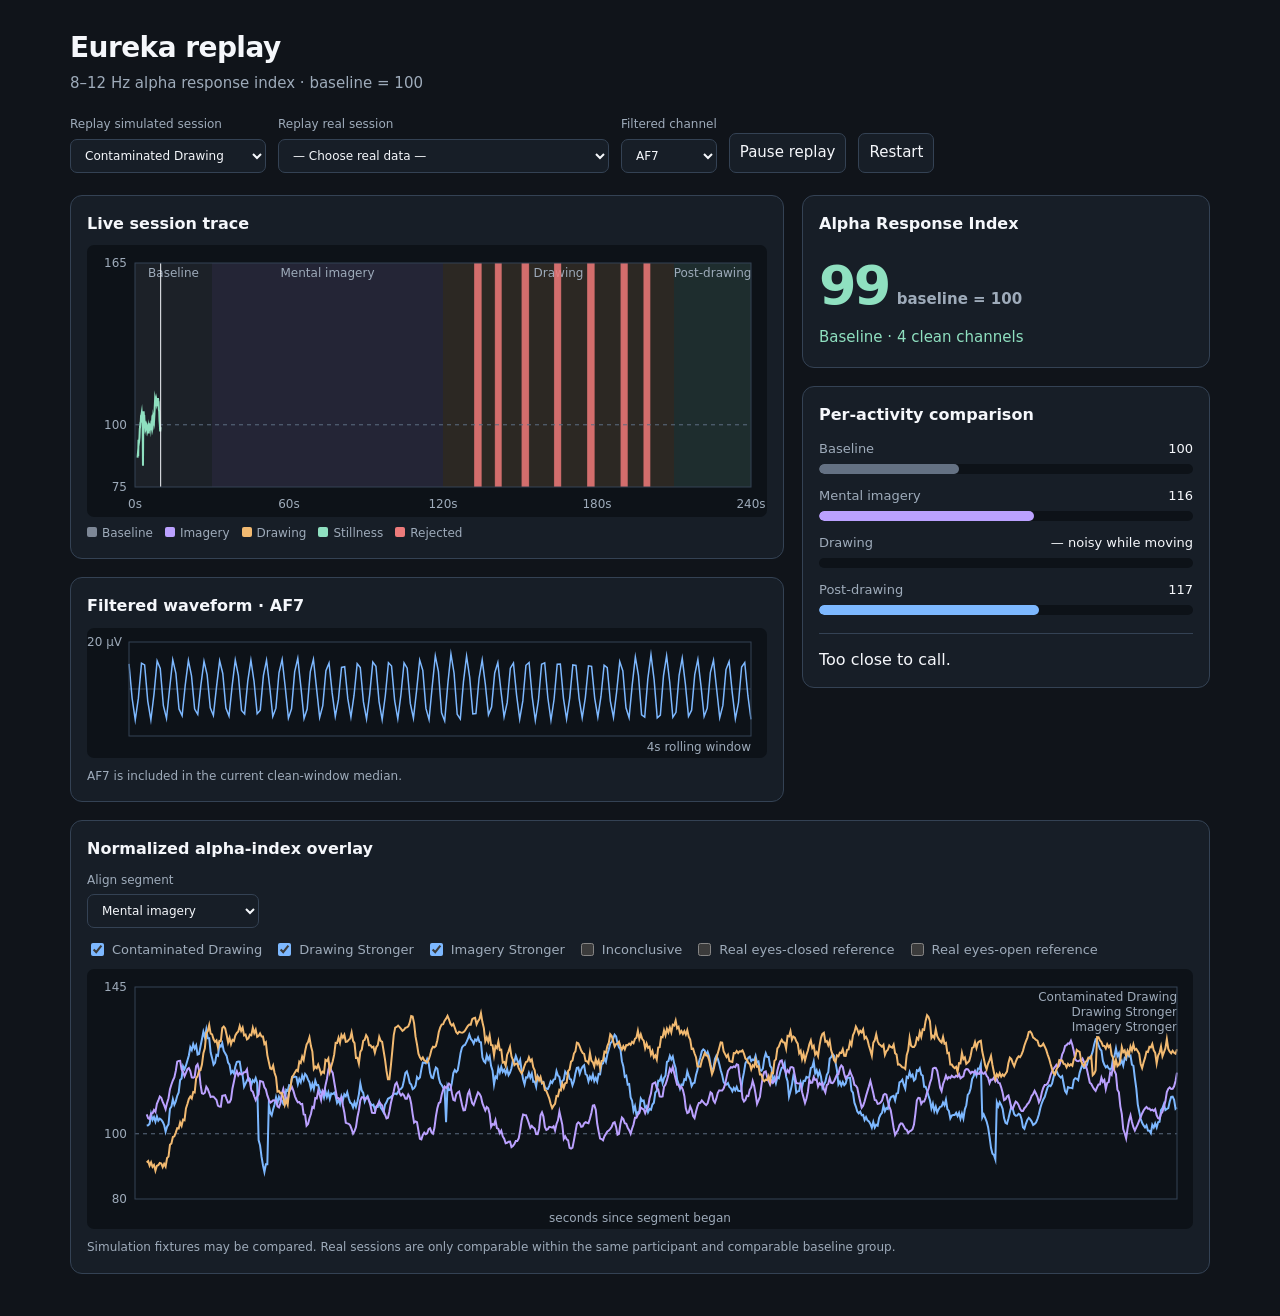
==== visualizations/eureka-replay.html @ b7acdbae "added visualizer" ====
<!doctype html>
<html lang="en">
<head>
  <meta charset="utf-8">
  <meta name="viewport" content="width=device-width, initial-scale=1">
  <title>Eureka Alpha Replay</title>
  <style>
    :root { color-scheme: dark; --bg:#10141a; --panel:#171e27; --line:#344254; --text:#f5f7fb; --muted:#9eabba; --alpha:#8fe0c0; --blue:#7db8ff; --orange:#f2ba71; --purple:#bba1ff; --red:#ed7b7b; --grey:#647183; }
    * { box-sizing:border-box; }
    body { margin:0; background:var(--bg); color:var(--text); font:15px/1.45 ui-sans-serif,system-ui,-apple-system,BlinkMacSystemFont,"Segoe UI",sans-serif; }
    main { max-width:1180px; margin:0 auto; padding:28px 20px 42px; }
    h1,h2,p { margin:0; } h1 { font-size:28px; letter-spacing:-.02em; } h2 { font-size:16px; font-weight:600; }
    .subhead { color:var(--muted); margin-top:4px; }
    .controls { display:flex; gap:12px; flex-wrap:wrap; align-items:end; margin:22px 0; }
    label { color:var(--muted); font-size:12px; display:grid; gap:5px; }
    select,button { background:var(--panel); color:var(--text); border:1px solid var(--line); border-radius:7px; font:inherit; padding:8px 10px; }
    button { cursor:pointer; } button:hover { border-color:var(--blue); }
    .layout { display:grid; grid-template-columns:1.4fr .8fr; gap:18px; align-items:start; }
    .panel { background:var(--panel); border:1px solid var(--line); border-radius:12px; padding:16px; }
    .panel + .panel { margin-top:18px; }
    .metric { margin:12px 0 2px; font-size:54px; font-weight:650; letter-spacing:-.05em; color:var(--alpha); font-variant-numeric:tabular-nums; }
    .metric small { font-size:15px; color:var(--muted); letter-spacing:0; margin-left:8px; }
    .status { min-height:24px; color:var(--muted); } .status.good { color:var(--alpha); } .status.warn { color:var(--orange); }
    canvas { width:100%; display:block; margin-top:10px; border-radius:7px; background:#0d1218; }
    #trace { height:272px; } #waveform { height:130px; } #overlay { height:260px; }
    .legend { display:flex; flex-wrap:wrap; gap:12px; color:var(--muted); font-size:12px; margin-top:8px; }
    .swatch { display:inline-block; width:10px; height:10px; border-radius:2px; margin-right:5px; }
    .compare { display:grid; gap:13px; margin-top:14px; }
    .bar-label { display:flex; justify-content:space-between; gap:10px; color:var(--muted); font-size:13px; }
    .bar-value { color:var(--text); font-variant-numeric:tabular-nums; }
    .bar-track { height:10px; background:#0d1218; border-radius:999px; overflow:hidden; margin-top:5px; }
    .bar-fill { height:100%; border-radius:inherit; background:var(--blue); transition:width .2s linear; }
    .bar-fill.baseline { background:var(--grey); } .bar-fill.imagery { background:var(--purple); } .bar-fill.drawing { background:var(--orange); } .bar-fill.stillness { background:var(--alpha); }
    .reco { border-top:1px solid var(--line); margin-top:18px; padding-top:14px; font-size:16px; }
    .overlay-controls { display:flex; gap:12px; flex-wrap:wrap; align-items:end; margin:12px 0 2px; }
    .checks { display:flex; gap:12px; flex-wrap:wrap; color:var(--muted); font-size:13px; }
    .checks label { display:flex; grid-template-columns:auto auto; align-items:center; gap:5px; font-size:13px; }
    .checks input { accent-color:var(--blue); }
    .meta { color:var(--muted); font-size:12px; margin-top:10px; }
    @media (max-width:820px) { .layout { grid-template-columns:1fr; } .metric { font-size:46px; } }
  </style>
</head>
<body>
  <main>
    <h1>Eureka replay</h1>
    <p class="subhead">8–12 Hz alpha response index · baseline = 100</p>
    <div class="controls">
      <label>Replay simulated session <select id="simulated-session"></select></label>
      <label>Replay real session <select id="real-session"></select></label>
      <label>Filtered channel <select id="channel"></select></label>
      <button id="play" type="button">Pause replay</button>
      <button id="restart" type="button">Restart</button>
    </div>

    <div class="layout">
      <section>
        <div class="panel">
          <h2>Live session trace</h2>
          <canvas id="trace" aria-label="Rolling alpha response index across the replay"></canvas>
          <div class="legend"><span><i class="swatch" style="background:#7d8796"></i>Baseline</span><span><i class="swatch" style="background:#bba1ff"></i>Imagery</span><span><i class="swatch" style="background:#f2ba71"></i>Drawing</span><span><i class="swatch" style="background:#8fe0c0"></i>Stillness</span><span><i class="swatch" style="background:#ed7b7b"></i>Rejected</span></div>
        </div>
        <div class="panel">
          <h2>Filtered waveform · <span id="channel-name">AF7</span></h2>
          <canvas id="waveform" aria-label="Moving filtered alpha waveform"></canvas>
          <p class="meta" id="wave-status"></p>
        </div>
      </section>

      <aside>
        <div class="panel">
          <h2>Alpha Response Index</h2>
          <div class="metric" id="live-index">100<small>baseline = 100</small></div>
          <p class="status" id="live-status" aria-live="polite">Streaming 1-second chunks at 8 UI updates/s.</p>
        </div>
        <div class="panel">
          <h2>Per-activity comparison</h2>
          <div class="compare" id="comparison"></div>
          <p class="reco" id="recommendation" aria-live="polite"></p>
        </div>
      </aside>
    </div>

    <section class="panel" style="margin-top:18px">
      <h2>Normalized alpha-index overlay</h2>
      <div class="overlay-controls">
        <label>Align segment <select id="overlay-segment"><option value="imagery">Mental imagery</option><option value="drawing">Drawing</option><option value="post_drawing_still">Post-drawing stillness</option><option value="baseline">Baseline</option></select></label>
        <div class="checks" id="overlay-checks"></div>
      </div>
      <canvas id="overlay" aria-label="Overlay of selected normalized alpha-index sessions aligned to segment start"></canvas>
      <p class="meta" id="overlay-note">Simulation fixtures may be compared. Real sessions are only comparable within the same participant and eyes-open baseline group.</p>
    </section>
  </main>
  <script src="./eureka-replay-data.js"></script>
  <script>
    (() => {
      const data = window.EUREKA_REPLAY_DATA;
      const names = {baseline:'Baseline', imagery:'Mental imagery', drawing:'Drawing', post_drawing_still:'Post-drawing'};
      const colors = {baseline:'#7d8796', imagery:'#bba1ff', drawing:'#f2ba71', post_drawing_still:'#8fe0c0'};
      const overlayColors = ['#7db8ff','#bba1ff','#f2ba71','#8fe0c0'];
      const simulatedSessions=data.sessions.filter(s=>s.source_type==='simulation'), realSessions=data.sessions.filter(s=>s.source_type==='real');
      const state = {session:data.sessions.findIndex(s=>s.source_type==='simulation'), channel:1, playhead:0, playing:true, selected:new Set(simulatedSessions.slice(0,3).map(s => s.scenario))};
      const simulatedSessionSelect = document.getElementById('simulated-session'); const realSessionSelect = document.getElementById('real-session'); const channelSelect = document.getElementById('channel');
      const trace = document.getElementById('trace'); const waveform = document.getElementById('waveform'); const overlay = document.getElementById('overlay');
      const liveIndex = document.getElementById('live-index'); const liveStatus = document.getElementById('live-status'); const waveStatus = document.getElementById('wave-status');
      const comparison = document.getElementById('comparison'); const recommendation = document.getElementById('recommendation');

      function sessionLabel(s) { return s.display_name || s.scenario.replaceAll('_',' '); }
      function addSessionOptions(select,sessions,placeholder) { select.add(new Option(placeholder,'')); sessions.forEach(s=>select.add(new Option(sessionLabel(s),data.sessions.indexOf(s)))); }
      addSessionOptions(simulatedSessionSelect,simulatedSessions,'— Choose a simulation —');
      addSessionOptions(realSessionSelect,realSessions,'— Choose real data —');
      (data.planned_real_sessions||[]).forEach(item=>{const option=new Option(`${item.display_name} · recording pending`,item.id);option.disabled=item.disabled;realSessionSelect.add(option);});
      data.channels.forEach((c, i) => channelSelect.add(new Option(c, i)));
      channelSelect.value = state.channel;
      simulatedSessionSelect.value=String(state.session);
      function switchSession(index,otherSelect) { state.session=index; state.playhead=0; otherSelect.value=''; render(); }
      simulatedSessionSelect.addEventListener('change', () => { if(simulatedSessionSelect.value!=='')switchSession(Number(simulatedSessionSelect.value),realSessionSelect); });
      realSessionSelect.addEventListener('change', () => { if(realSessionSelect.value!==''&&!realSessionSelect.selectedOptions[0].disabled)switchSession(Number(realSessionSelect.value),simulatedSessionSelect); });
      channelSelect.addEventListener('change', () => { state.channel = Number(channelSelect.value); render(); });
      document.getElementById('play').addEventListener('click', event => { state.playing = !state.playing; event.currentTarget.textContent = state.playing ? 'Pause replay' : 'Play replay'; });
      document.getElementById('restart').addEventListener('click', () => { state.playhead = 0; render(); });

      function current() { return data.sessions[state.session]; }
      function unpack(s) { return s.windows.map(row => ({time:row[0], segment:data.segment_names[row[1]], index:row[2], clean:Boolean(row[3]), channels:row[4], mask:row[5]})); }
      function canvasContext(canvas) { const dpr = devicePixelRatio || 1; const rect = canvas.getBoundingClientRect(); canvas.width = Math.round(rect.width * dpr); canvas.height = Math.round(rect.height * dpr); const ctx = canvas.getContext('2d'); ctx.scale(dpr,dpr); return [ctx,rect.width,rect.height]; }
      function frame(ctx,w,h,m) { ctx.strokeStyle='#344254'; ctx.lineWidth=1; ctx.strokeRect(m.l,m.t,w-m.l-m.r,h-m.t-m.b); }
      function label(ctx,text,x,y,align='left') { ctx.fillStyle='#9eabba'; ctx.font='12px ui-sans-serif,system-ui'; ctx.textAlign=align; ctx.fillText(text,x,y); }
      function yDomain(records) { const vals=records.filter(r=>r.index!=null).map(r=>r.index); const lo=Math.min(88,...vals)-6, hi=Math.max(112,...vals)+6; return [Math.floor(lo/5)*5, Math.ceil(hi/5)*5]; }
      function drawTrace() {
        const s=current(), rows=unpack(s), [ctx,w,h]=canvasContext(trace), m={l:48,r:16,t:18,b:30}, [lo,hi]=yDomain(rows), duration=s.duration_seconds;
        const x=t=>m.l+(w-m.l-m.r)*t/duration, y=v=>m.t+(h-m.t-m.b)*(hi-v)/(hi-lo);
        ctx.clearRect(0,0,w,h);
        Object.entries(s.segment_bounds).forEach(([name,bounds])=>{ctx.fillStyle=colors[name]+'22';ctx.fillRect(x(bounds[0]),m.t,x(bounds[1])-x(bounds[0]),h-m.t-m.b); label(ctx,names[name],(x(bounds[0])+x(bounds[1]))/2,m.t+14,'center');});
        rows.filter(r=>!r.clean).forEach(r=>{ctx.fillStyle='#ed7b7b88';ctx.fillRect(x(r.time-.063),m.t,Math.max(1,x(r.time+.063)-x(r.time-.063)),h-m.t-m.b);});
        ctx.strokeStyle='#5c6c80';ctx.setLineDash([4,4]);ctx.beginPath();ctx.moveTo(m.l,y(100));ctx.lineTo(w-m.r,y(100));ctx.stroke();ctx.setLineDash([]);
        const visible=rows.filter(r=>r.time<=state.playhead&&r.clean); ctx.strokeStyle='#8fe0c0';ctx.lineWidth=2;ctx.beginPath();visible.forEach((r,i)=>i?ctx.lineTo(x(r.time),y(r.index)):ctx.moveTo(x(r.time),y(r.index)));ctx.stroke();
        ctx.strokeStyle='#f5f7fb';ctx.lineWidth=1;ctx.beginPath();ctx.moveTo(x(state.playhead),m.t);ctx.lineTo(x(state.playhead),h-m.b);ctx.stroke();
        frame(ctx,w,h,m); [lo,100,hi].forEach(v=>label(ctx,String(v),m.l-8,y(v)+4,'right')); [0,.25,.5,.75,1].map(f=>Math.round(duration*f)).forEach(v=>label(ctx,`${v}s`,x(v),h-9,'center'));
      }
      function drawWaveform() {
        const s=current(), [ctx,w,h]=canvasContext(waveform), m={l:42,r:16,t:14,b:22}, rate=data.waveform_sample_rate_hz, tail=4;
        const end=Math.max(1,Math.floor(state.playhead*rate)), start=Math.max(0,end-tail*rate), values=s.waveforms[state.channel].slice(start,end);
        const max=s.waveform_y_limit_uv; const x=i=>m.l+(w-m.l-m.r)*i/Math.max(1,values.length-1), y=v=>m.t+(h-m.t-m.b)*(max-v)/(2*max);
        ctx.clearRect(0,0,w,h);ctx.strokeStyle='#344254';ctx.beginPath();ctx.moveTo(m.l,y(0));ctx.lineTo(w-m.r,y(0));ctx.stroke();ctx.strokeStyle='#7db8ff';ctx.lineWidth=1.5;ctx.beginPath();values.forEach((v,i)=>i?ctx.lineTo(x(i),y(v)):ctx.moveTo(x(i),y(v)));ctx.stroke();frame(ctx,w,h,m);label(ctx,`±${max} µV`,m.l-7,m.t+4,'right');label(ctx,`${tail}s rolling window`,w-m.r,h-7,'right');
        document.getElementById('channel-name').textContent=data.channels[state.channel];
        const active=unpack(s).filter(r=>r.time<=state.playhead).at(-1); const clean=active && (active.mask & (1<<state.channel));
        waveStatus.textContent=clean ? `${data.channels[state.channel]} is included in the current clean-window median.` : `${data.channels[state.channel]} is excluded or awaiting a clean window.`;
      }
      function renderComparison() {
        const s=current(), q=s.segments;
        if(!q.imagery || !q.post_drawing_still) { comparison.innerHTML='<div><div class="bar-label"><span>Baseline</span><span class="bar-value">100</span></div><div class="bar-track"><div class="bar-fill baseline" style="width:38%"></div></div></div>'; recommendation.textContent=`${sessionLabel(s)} — no activity recommendation.`; return; }
        const rows=[['Baseline',100,'baseline'],['Mental imagery',q.imagery.alpha_index,'imagery'],['Drawing',q.drawing.clean_fraction<.9?null:q.drawing.alpha_index,'drawing'],['Post-drawing',q.post_drawing_still.alpha_index,'post_drawing_still']];
        comparison.innerHTML=rows.map(([label,value,key])=>{const text=value==null?'— noisy while moving':Math.round(value);const width=value==null?0:Math.max(4,Math.min(100,(value-70)/80*100));return `<div><div class="bar-label"><span>${label}</span><span class="bar-value">${text}</span></div><div class="bar-track"><div class="bar-fill ${key}" style="width:${width}%"></div></div></div>`;}).join('');
        const imagery=q.imagery.alpha_index, post=q.post_drawing_still.alpha_index; const delta=Math.round(Math.abs(post/imagery-1)*100);
        if(s.result==='drawing') recommendation.textContent=`Your post-drawing alpha response was ${delta}% higher than imagery in this session.`;
        else if(s.result==='imagery') recommendation.textContent=`Your imagery alpha response was ${delta}% higher than post-drawing in this session.`;
        else if(q.drawing.clean_fraction<.6) recommendation.textContent='Drawing signal was too noisy.';
        else recommendation.textContent='Too close to call.';
      }
      function updateLive() { const rows=unpack(current()); const active=rows.filter(r=>r.time<=state.playhead).at(-1); if(!active){liveIndex.innerHTML='100<small>baseline = 100</small>';return;} if(active.clean){liveIndex.innerHTML=`${Math.round(active.index)}<small>baseline = 100</small>`;liveStatus.textContent=`${names[active.segment]} · ${active.channels} clean channels`;liveStatus.className='status good';} else {liveIndex.innerHTML='—<small>window rejected</small>';liveStatus.textContent='Noisy window excluded from scoring.';liveStatus.className='status warn';} }
      function buildChecks() { const holder=document.getElementById('overlay-checks'); holder.innerHTML=data.sessions.map(s=>`<label><input type="checkbox" data-scenario="${s.scenario}" ${state.selected.has(s.scenario)?'checked':''}>${sessionLabel(s)}</label>`).join(''); holder.querySelectorAll('input').forEach(input=>input.addEventListener('change',()=>{input.checked?state.selected.add(input.dataset.scenario):state.selected.delete(input.dataset.scenario);drawOverlay();})); }
      function allowedOverlay() { const selected=data.sessions.filter(s=>state.selected.has(s.scenario)); const real=selected.filter(s=>s.source_type==='real'); const simulations=selected.filter(s=>s.source_type==='simulation'); const groups=new Set(real.map(s=>`${s.participant}::${s.baseline_group}`)); if(real.length&&simulations.length){document.getElementById('overlay-note').textContent='Real reference data is not overlaid or ranked with simulations. Deselect simulations to inspect real baselines.';return real;} if(groups.size>1){document.getElementById('overlay-note').textContent='Real sessions must share participant and a comparable baseline group; unmatched sessions are not overlaid.';return real.filter(s=>`${s.participant}::${s.baseline_group}`===Array.from(groups)[0]);} document.getElementById('overlay-note').textContent='Simulation fixtures may be compared. Real sessions are only comparable within the same participant and comparable baseline group.';return selected; }
      function drawOverlay() { const segment=document.getElementById('overlay-segment').value, sessions=allowedOverlay(), [ctx,w,h]=canvasContext(overlay),m={l:48,r:16,t:18,b:30};const series=sessions.map(s=>({s,rows:unpack(s).filter(r=>r.segment===segment&&r.clean)})).filter(entry=>entry.rows.length);const maxTime=Math.max(1,...series.map(a=>a.rows.at(-1).time-(a.s.segment_bounds[segment][0]||0)));const values=series.flatMap(a=>a.rows.map(r=>r.index));const lo=Math.floor((Math.min(90,...values)-5)/5)*5,hi=Math.ceil((Math.max(110,...values)+5)/5)*5;const x=t=>m.l+(w-m.l-m.r)*t/maxTime,y=v=>m.t+(h-m.t-m.b)*(hi-v)/(hi-lo);ctx.clearRect(0,0,w,h);ctx.strokeStyle='#5c6c80';ctx.setLineDash([4,4]);ctx.beginPath();ctx.moveTo(m.l,y(100));ctx.lineTo(w-m.r,y(100));ctx.stroke();ctx.setLineDash([]);series.forEach((entry,i)=>{ctx.strokeStyle=overlayColors[i%overlayColors.length];ctx.lineWidth=2;ctx.beginPath();entry.rows.forEach((r,j)=>{const relative=r.time-entry.s.segment_bounds[segment][0];j?ctx.lineTo(x(relative),y(r.index)):ctx.moveTo(x(relative),y(r.index));});ctx.stroke();label(ctx,sessionLabel(entry.s),w-m.r,m.t+14+i*15,'right');});frame(ctx,w,h,m);[lo,100,hi].forEach(v=>label(ctx,String(v),m.l-8,y(v)+4,'right'));label(ctx,'seconds since segment began',w/2,h-7,'center');}
      function render() { updateLive();drawTrace();drawWaveform();renderComparison();drawOverlay(); }
      document.getElementById('overlay-segment').addEventListener('change',drawOverlay);buildChecks();render();
      setInterval(()=>{if(!state.playing)return;state.playhead+=data.stream_chunk_seconds;if(state.playhead>current().duration_seconds)state.playhead=0;render();},1000/data.ui_refresh_hz);
      addEventListener('resize',render);
    })();
  </script>
</body>
</html>
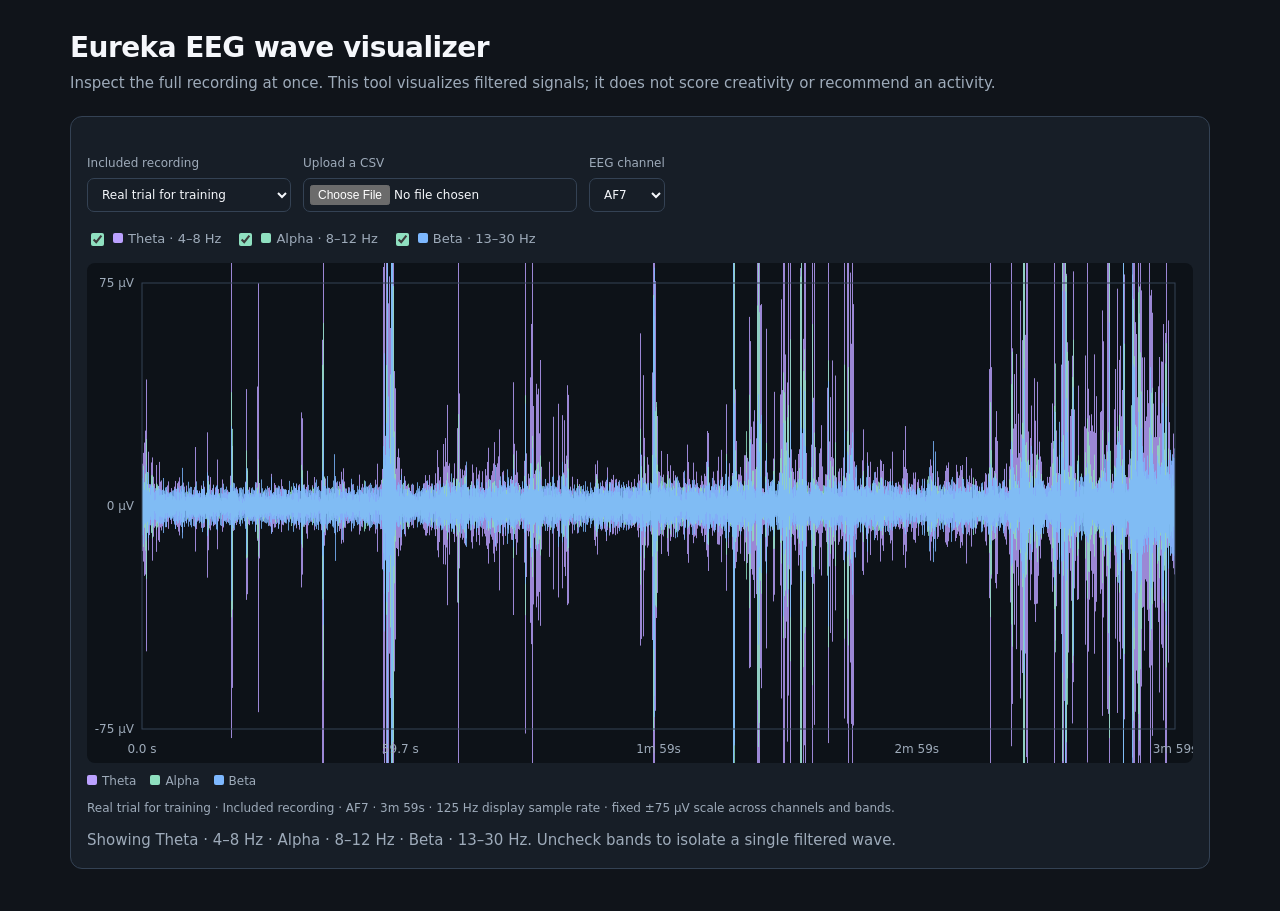
==== commit adf14590: "added more experimental data, eeg live visualizer" ====
--- a/visualizations/eureka-replay.html
+++ b/visualizations/eureka-replay.html
@@ -3,167 +3,173 @@
 <head>
   <meta charset="utf-8">
   <meta name="viewport" content="width=device-width, initial-scale=1">
-  <title>Eureka Alpha Replay</title>
+  <title>Eureka EEG Wave Visualizer</title>
   <style>
-    :root { color-scheme: dark; --bg:#10141a; --panel:#171e27; --line:#344254; --text:#f5f7fb; --muted:#9eabba; --alpha:#8fe0c0; --blue:#7db8ff; --orange:#f2ba71; --purple:#bba1ff; --red:#ed7b7b; --grey:#647183; }
+    :root { color-scheme:dark; --bg:#10141a; --panel:#171e27; --line:#344254; --text:#f5f7fb; --muted:#9eabba; --theta:#bba1ff; --alpha:#8fe0c0; --beta:#7db8ff; --warn:#f2ba71; }
     * { box-sizing:border-box; }
     body { margin:0; background:var(--bg); color:var(--text); font:15px/1.45 ui-sans-serif,system-ui,-apple-system,BlinkMacSystemFont,"Segoe UI",sans-serif; }
     main { max-width:1180px; margin:0 auto; padding:28px 20px 42px; }
     h1,h2,p { margin:0; } h1 { font-size:28px; letter-spacing:-.02em; } h2 { font-size:16px; font-weight:600; }
-    .subhead { color:var(--muted); margin-top:4px; }
-    .controls { display:flex; gap:12px; flex-wrap:wrap; align-items:end; margin:22px 0; }
+    .subhead,.meta { color:var(--muted); } .subhead { margin-top:4px; } .meta { font-size:12px; margin-top:10px; }
+    .panel { background:var(--panel); border:1px solid var(--line); border-radius:12px; padding:16px; }
+    .controls { display:flex; gap:12px; flex-wrap:wrap; align-items:end; margin:22px 0 18px; }
     label { color:var(--muted); font-size:12px; display:grid; gap:5px; }
-    select,button { background:var(--panel); color:var(--text); border:1px solid var(--line); border-radius:7px; font:inherit; padding:8px 10px; }
-    button { cursor:pointer; } button:hover { border-color:var(--blue); }
-    .layout { display:grid; grid-template-columns:1.4fr .8fr; gap:18px; align-items:start; }
-    .panel { background:var(--panel); border:1px solid var(--line); border-radius:12px; padding:16px; }
-    .panel + .panel { margin-top:18px; }
-    .metric { margin:12px 0 2px; font-size:54px; font-weight:650; letter-spacing:-.05em; color:var(--alpha); font-variant-numeric:tabular-nums; }
-    .metric small { font-size:15px; color:var(--muted); letter-spacing:0; margin-left:8px; }
-    .status { min-height:24px; color:var(--muted); } .status.good { color:var(--alpha); } .status.warn { color:var(--orange); }
-    canvas { width:100%; display:block; margin-top:10px; border-radius:7px; background:#0d1218; }
-    #trace { height:272px; } #waveform { height:130px; } #overlay { height:260px; }
-    .legend { display:flex; flex-wrap:wrap; gap:12px; color:var(--muted); font-size:12px; margin-top:8px; }
+    select,input[type="file"] { max-width:290px; background:var(--panel); color:var(--text); border:1px solid var(--line); border-radius:7px; font:inherit; padding:8px 10px; }
+    input[type="file"] { padding:6px; }
+    .band-controls { display:flex; flex-wrap:wrap; gap:14px; margin-top:13px; }
+    .band-controls label { display:flex; grid-template-columns:auto auto; align-items:center; gap:6px; font-size:13px; }
+    .band-controls input { accent-color:var(--alpha); }
     .swatch { display:inline-block; width:10px; height:10px; border-radius:2px; margin-right:5px; }
-    .compare { display:grid; gap:13px; margin-top:14px; }
-    .bar-label { display:flex; justify-content:space-between; gap:10px; color:var(--muted); font-size:13px; }
-    .bar-value { color:var(--text); font-variant-numeric:tabular-nums; }
-    .bar-track { height:10px; background:#0d1218; border-radius:999px; overflow:hidden; margin-top:5px; }
-    .bar-fill { height:100%; border-radius:inherit; background:var(--blue); transition:width .2s linear; }
-    .bar-fill.baseline { background:var(--grey); } .bar-fill.imagery { background:var(--purple); } .bar-fill.drawing { background:var(--orange); } .bar-fill.stillness { background:var(--alpha); }
-    .reco { border-top:1px solid var(--line); margin-top:18px; padding-top:14px; font-size:16px; }
-    .overlay-controls { display:flex; gap:12px; flex-wrap:wrap; align-items:end; margin:12px 0 2px; }
-    .checks { display:flex; gap:12px; flex-wrap:wrap; color:var(--muted); font-size:13px; }
-    .checks label { display:flex; grid-template-columns:auto auto; align-items:center; gap:5px; font-size:13px; }
-    .checks input { accent-color:var(--blue); }
-    .meta { color:var(--muted); font-size:12px; margin-top:10px; }
-    @media (max-width:820px) { .layout { grid-template-columns:1fr; } .metric { font-size:46px; } }
+    canvas { width:100%; height:500px; display:block; margin-top:14px; border-radius:8px; background:#0d1218; }
+    .notice { min-height:22px; color:var(--muted); margin-top:12px; }
+    .notice.error { color:var(--warn); }
+    .legend { display:flex; flex-wrap:wrap; gap:14px; color:var(--muted); font-size:12px; margin-top:10px; }
+    @media (max-width:640px) { main { padding:20px 14px 32px; } canvas { height:390px; } }
   </style>
 </head>
 <body>
   <main>
-    <h1>Eureka replay</h1>
-    <p class="subhead">8–12 Hz alpha response index · baseline = 100</p>
-    <div class="controls">
-      <label>Replay simulated session <select id="simulated-session"></select></label>
-      <label>Replay real session <select id="real-session"></select></label>
-      <label>Filtered channel <select id="channel"></select></label>
-      <button id="play" type="button">Pause replay</button>
-      <button id="restart" type="button">Restart</button>
-    </div>
+    <h1>Eureka EEG wave visualizer</h1>
+    <p class="subhead">Inspect the full recording at once. This tool visualizes filtered signals; it does not score creativity or recommend an activity.</p>
 
-    <div class="layout">
-      <section>
-        <div class="panel">
-          <h2>Live session trace</h2>
-          <canvas id="trace" aria-label="Rolling alpha response index across the replay"></canvas>
-          <div class="legend"><span><i class="swatch" style="background:#7d8796"></i>Baseline</span><span><i class="swatch" style="background:#bba1ff"></i>Imagery</span><span><i class="swatch" style="background:#f2ba71"></i>Drawing</span><span><i class="swatch" style="background:#8fe0c0"></i>Stillness</span><span><i class="swatch" style="background:#ed7b7b"></i>Rejected</span></div>
-        </div>
-        <div class="panel">
-          <h2>Filtered waveform · <span id="channel-name">AF7</span></h2>
-          <canvas id="waveform" aria-label="Moving filtered alpha waveform"></canvas>
-          <p class="meta" id="wave-status"></p>
-        </div>
-      </section>
-
-      <aside>
-        <div class="panel">
-          <h2>Alpha Response Index</h2>
-          <div class="metric" id="live-index">100<small>baseline = 100</small></div>
-          <p class="status" id="live-status" aria-live="polite">Streaming 1-second chunks at 8 UI updates/s.</p>
-        </div>
-        <div class="panel">
-          <h2>Per-activity comparison</h2>
-          <div class="compare" id="comparison"></div>
-          <p class="reco" id="recommendation" aria-live="polite"></p>
-        </div>
-      </aside>
-    </div>
-
-    <section class="panel" style="margin-top:18px">
-      <h2>Normalized alpha-index overlay</h2>
-      <div class="overlay-controls">
-        <label>Align segment <select id="overlay-segment"><option value="imagery">Mental imagery</option><option value="drawing">Drawing</option><option value="post_drawing_still">Post-drawing stillness</option><option value="baseline">Baseline</option></select></label>
-        <div class="checks" id="overlay-checks"></div>
+    <section class="panel" style="margin-top:22px">
+      <div class="controls">
+        <label>Included recording <select id="recording"></select></label>
+        <label>Upload a CSV <input id="upload" type="file" accept=".csv,text/csv"></label>
+        <label>EEG channel <select id="channel"></select></label>
       </div>
-      <canvas id="overlay" aria-label="Overlay of selected normalized alpha-index sessions aligned to segment start"></canvas>
-      <p class="meta" id="overlay-note">Simulation fixtures may be compared. Real sessions are only comparable within the same participant and eyes-open baseline group.</p>
+      <div class="band-controls" role="group" aria-label="Visible frequency bands">
+        <label><input type="checkbox" data-band="theta" checked><span><i class="swatch" style="background:#bba1ff"></i>Theta · 4–8 Hz</span></label>
+        <label><input type="checkbox" data-band="alpha" checked><span><i class="swatch" style="background:#8fe0c0"></i>Alpha · 8–12 Hz</span></label>
+        <label><input type="checkbox" data-band="beta" checked><span><i class="swatch" style="background:#7db8ff"></i>Beta · 13–30 Hz</span></label>
+      </div>
+      <canvas id="waveform" aria-label="Full recording EEG waveform view"></canvas>
+      <div class="legend"><span><i class="swatch" style="background:#bba1ff"></i>Theta</span><span><i class="swatch" style="background:#8fe0c0"></i>Alpha</span><span><i class="swatch" style="background:#7db8ff"></i>Beta</span></div>
+      <p class="meta" id="recording-info"></p>
+      <p class="notice" id="notice">All three filtered bands are visible. Uncheck two bands to inspect one wave alone.</p>
     </section>
   </main>
   <script src="./eureka-replay-data.js"></script>
   <script>
     (() => {
-      const data = window.EUREKA_REPLAY_DATA;
-      const names = {baseline:'Baseline', imagery:'Mental imagery', drawing:'Drawing', post_drawing_still:'Post-drawing'};
-      const colors = {baseline:'#7d8796', imagery:'#bba1ff', drawing:'#f2ba71', post_drawing_still:'#8fe0c0'};
-      const overlayColors = ['#7db8ff','#bba1ff','#f2ba71','#8fe0c0'];
-      const simulatedSessions=data.sessions.filter(s=>s.source_type==='simulation'), realSessions=data.sessions.filter(s=>s.source_type==='real');
-      const state = {session:data.sessions.findIndex(s=>s.source_type==='simulation'), channel:1, playhead:0, playing:true, selected:new Set(simulatedSessions.slice(0,3).map(s => s.scenario))};
-      const simulatedSessionSelect = document.getElementById('simulated-session'); const realSessionSelect = document.getElementById('real-session'); const channelSelect = document.getElementById('channel');
-      const trace = document.getElementById('trace'); const waveform = document.getElementById('waveform'); const overlay = document.getElementById('overlay');
-      const liveIndex = document.getElementById('live-index'); const liveStatus = document.getElementById('live-status'); const waveStatus = document.getElementById('wave-status');
-      const comparison = document.getElementById('comparison'); const recommendation = document.getElementById('recommendation');
+      const bundled = window.EUREKA_REPLAY_DATA;
+      const bandColors = {theta:'#bba1ff', alpha:'#8fe0c0', beta:'#7db8ff'};
+      const bandNames = {theta:'Theta · 4–8 Hz', alpha:'Alpha · 8–12 Hz', beta:'Beta · 13–30 Hz'};
+      const bandBounds = {theta:[4,8], alpha:[8,12], beta:[13,30]};
+      const recordingSelect = document.getElementById('recording');
+      const channelSelect = document.getElementById('channel');
+      const upload = document.getElementById('upload');
+      const canvas = document.getElementById('waveform');
+      const info = document.getElementById('recording-info');
+      const notice = document.getElementById('notice');
+      const visibleBands = new Set(['theta','alpha','beta']);
 
-      function sessionLabel(s) { return s.display_name || s.scenario.replaceAll('_',' '); }
-      function addSessionOptions(select,sessions,placeholder) { select.add(new Option(placeholder,'')); sessions.forEach(s=>select.add(new Option(sessionLabel(s),data.sessions.indexOf(s)))); }
-      addSessionOptions(simulatedSessionSelect,simulatedSessions,'— Choose a simulation —');
-      addSessionOptions(realSessionSelect,realSessions,'— Choose real data —');
-      (data.planned_real_sessions||[]).forEach(item=>{const option=new Option(`${item.display_name} · recording pending`,item.id);option.disabled=item.disabled;realSessionSelect.add(option);});
-      data.channels.forEach((c, i) => channelSelect.add(new Option(c, i)));
-      channelSelect.value = state.channel;
-      simulatedSessionSelect.value=String(state.session);
-      function switchSession(index,otherSelect) { state.session=index; state.playhead=0; otherSelect.value=''; render(); }
-      simulatedSessionSelect.addEventListener('change', () => { if(simulatedSessionSelect.value!=='')switchSession(Number(simulatedSessionSelect.value),realSessionSelect); });
-      realSessionSelect.addEventListener('change', () => { if(realSessionSelect.value!==''&&!realSessionSelect.selectedOptions[0].disabled)switchSession(Number(realSessionSelect.value),simulatedSessionSelect); });
-      channelSelect.addEventListener('change', () => { state.channel = Number(channelSelect.value); render(); });
-      document.getElementById('play').addEventListener('click', event => { state.playing = !state.playing; event.currentTarget.textContent = state.playing ? 'Pause replay' : 'Play replay'; });
-      document.getElementById('restart').addEventListener('click', () => { state.playhead = 0; render(); });
+      function labelFor(session) { return session.display_name || session.scenario.replaceAll('_',' '); }
+      const included = bundled.sessions.map(session => ({
+        id:session.scenario,
+        name:labelFor(session),
+        channels:bundled.channels,
+        sampleRate:bundled.waveform_sample_rate_hz,
+        duration:session.duration_seconds,
+        bands:session.waveforms_by_band,
+        yLimit:session.waveform_y_limit_uv,
+        source:'Included recording'
+      }));
+      let active = included.find(item => item.id === 'real_trial_for_training') || included[0];
+      let channelIndex = 1;
 
-      function current() { return data.sessions[state.session]; }
-      function unpack(s) { return s.windows.map(row => ({time:row[0], segment:data.segment_names[row[1]], index:row[2], clean:Boolean(row[3]), channels:row[4], mask:row[5]})); }
-      function canvasContext(canvas) { const dpr = devicePixelRatio || 1; const rect = canvas.getBoundingClientRect(); canvas.width = Math.round(rect.width * dpr); canvas.height = Math.round(rect.height * dpr); const ctx = canvas.getContext('2d'); ctx.scale(dpr,dpr); return [ctx,rect.width,rect.height]; }
-      function frame(ctx,w,h,m) { ctx.strokeStyle='#344254'; ctx.lineWidth=1; ctx.strokeRect(m.l,m.t,w-m.l-m.r,h-m.t-m.b); }
-      function label(ctx,text,x,y,align='left') { ctx.fillStyle='#9eabba'; ctx.font='12px ui-sans-serif,system-ui'; ctx.textAlign=align; ctx.fillText(text,x,y); }
-      function yDomain(records) { const vals=records.filter(r=>r.index!=null).map(r=>r.index); const lo=Math.min(88,...vals)-6, hi=Math.max(112,...vals)+6; return [Math.floor(lo/5)*5, Math.ceil(hi/5)*5]; }
-      function drawTrace() {
-        const s=current(), rows=unpack(s), [ctx,w,h]=canvasContext(trace), m={l:48,r:16,t:18,b:30}, [lo,hi]=yDomain(rows), duration=s.duration_seconds;
-        const x=t=>m.l+(w-m.l-m.r)*t/duration, y=v=>m.t+(h-m.t-m.b)*(hi-v)/(hi-lo);
+      included.forEach((item,index) => recordingSelect.add(new Option(item.name,index)));
+      recordingSelect.value = String(included.indexOf(active));
+
+      function resetChannels() {
+        channelSelect.innerHTML = '';
+        active.channels.forEach((channel,index) => channelSelect.add(new Option(channel,index)));
+        channelIndex = Math.min(channelIndex, active.channels.length - 1);
+        channelSelect.value = String(channelIndex);
+      }
+
+      function canvasContext() {
+        const dpr = devicePixelRatio || 1;
+        const rect = canvas.getBoundingClientRect();
+        canvas.width = Math.round(rect.width * dpr); canvas.height = Math.round(rect.height * dpr);
+        const ctx = canvas.getContext('2d'); ctx.scale(dpr,dpr);
+        return [ctx,rect.width,rect.height];
+      }
+      function text(ctx,value,x,y,align='left') { ctx.fillStyle='#9eabba';ctx.font='12px ui-sans-serif,system-ui';ctx.textAlign=align;ctx.fillText(value,x,y); }
+      function frame(ctx,w,h,m) { ctx.strokeStyle='#344254';ctx.lineWidth=1;ctx.strokeRect(m.l,m.t,w-m.l-m.r,h-m.t-m.b); }
+      function formatSeconds(seconds) { return seconds < 60 ? `${seconds.toFixed(1)} s` : `${Math.floor(seconds/60)}m ${(seconds%60).toFixed(0)}s`; }
+
+      // Compress each trace into min/max columns so an entire long recording remains visible.
+      function drawCompressedTrace(ctx,values,color,x,y,width) {
+        const columns = Math.max(1,Math.floor(width));
+        ctx.beginPath();
+        for(let column=0;column<columns;column++) {
+          const start=Math.floor(column*values.length/columns), end=Math.max(start+1,Math.floor((column+1)*values.length/columns));
+          let low=Infinity,high=-Infinity;
+          for(let i=start;i<end;i++) { const value=values[i]; if(value<low)low=value; if(value>high)high=value; }
+          const px=x+column+.5;
+          ctx.moveTo(px,y(low));ctx.lineTo(px,y(high));
+        }
+        ctx.strokeStyle=color;ctx.lineWidth=1;ctx.globalAlpha=.82;ctx.stroke();ctx.globalAlpha=1;
+      }
+
+      function render() {
+        const [ctx,w,h] = canvasContext(), m={l:55,r:18,t:20,b:34};
+        const max=Math.max(1,active.yLimit), x=time => m.l+(w-m.l-m.r)*time/Math.max(active.duration,.001), y=value => m.t+(h-m.t-m.b)*(max-value)/(2*max);
         ctx.clearRect(0,0,w,h);
-        Object.entries(s.segment_bounds).forEach(([name,bounds])=>{ctx.fillStyle=colors[name]+'22';ctx.fillRect(x(bounds[0]),m.t,x(bounds[1])-x(bounds[0]),h-m.t-m.b); label(ctx,names[name],(x(bounds[0])+x(bounds[1]))/2,m.t+14,'center');});
-        rows.filter(r=>!r.clean).forEach(r=>{ctx.fillStyle='#ed7b7b88';ctx.fillRect(x(r.time-.063),m.t,Math.max(1,x(r.time+.063)-x(r.time-.063)),h-m.t-m.b);});
-        ctx.strokeStyle='#5c6c80';ctx.setLineDash([4,4]);ctx.beginPath();ctx.moveTo(m.l,y(100));ctx.lineTo(w-m.r,y(100));ctx.stroke();ctx.setLineDash([]);
-        const visible=rows.filter(r=>r.time<=state.playhead&&r.clean); ctx.strokeStyle='#8fe0c0';ctx.lineWidth=2;ctx.beginPath();visible.forEach((r,i)=>i?ctx.lineTo(x(r.time),y(r.index)):ctx.moveTo(x(r.time),y(r.index)));ctx.stroke();
-        ctx.strokeStyle='#f5f7fb';ctx.lineWidth=1;ctx.beginPath();ctx.moveTo(x(state.playhead),m.t);ctx.lineTo(x(state.playhead),h-m.b);ctx.stroke();
-        frame(ctx,w,h,m); [lo,100,hi].forEach(v=>label(ctx,String(v),m.l-8,y(v)+4,'right')); [0,.25,.5,.75,1].map(f=>Math.round(duration*f)).forEach(v=>label(ctx,`${v}s`,x(v),h-9,'center'));
+        ctx.strokeStyle='#344254';ctx.setLineDash([4,4]);ctx.beginPath();ctx.moveTo(m.l,y(0));ctx.lineTo(w-m.r,y(0));ctx.stroke();ctx.setLineDash([]);
+        for(const band of visibleBands) drawCompressedTrace(ctx,active.bands[band][channelIndex],bandColors[band],m.l,y,w-m.l-m.r);
+        frame(ctx,w,h,m);
+        [-max,0,max].forEach(value=>text(ctx,`${Math.round(value)} µV`,m.l-8,y(value)+4,'right'));
+        [0,.25,.5,.75,1].forEach(fraction=>{const seconds=active.duration*fraction;text(ctx,formatSeconds(seconds),x(seconds),h-10,'center');});
+        const visible = [...visibleBands].map(band=>bandNames[band]).join(' · ');
+        info.textContent=`${active.name} · ${active.source} · ${active.channels[channelIndex]} · ${formatSeconds(active.duration)} · ${Math.round(active.sampleRate)} Hz display sample rate · fixed ±${Math.round(max)} µV scale across channels and bands.`;
+        notice.className='notice';
+        notice.textContent=visible ? `Showing ${visible}. Uncheck bands to isolate a single filtered wave.` : 'Select at least one frequency band to draw a trace.';
       }
-      function drawWaveform() {
-        const s=current(), [ctx,w,h]=canvasContext(waveform), m={l:42,r:16,t:14,b:22}, rate=data.waveform_sample_rate_hz, tail=4;
-        const end=Math.max(1,Math.floor(state.playhead*rate)), start=Math.max(0,end-tail*rate), values=s.waveforms[state.channel].slice(start,end);
-        const max=s.waveform_y_limit_uv; const x=i=>m.l+(w-m.l-m.r)*i/Math.max(1,values.length-1), y=v=>m.t+(h-m.t-m.b)*(max-v)/(2*max);
-        ctx.clearRect(0,0,w,h);ctx.strokeStyle='#344254';ctx.beginPath();ctx.moveTo(m.l,y(0));ctx.lineTo(w-m.r,y(0));ctx.stroke();ctx.strokeStyle='#7db8ff';ctx.lineWidth=1.5;ctx.beginPath();values.forEach((v,i)=>i?ctx.lineTo(x(i),y(v)):ctx.moveTo(x(i),y(v)));ctx.stroke();frame(ctx,w,h,m);label(ctx,`±${max} µV`,m.l-7,m.t+4,'right');label(ctx,`${tail}s rolling window`,w-m.r,h-7,'right');
-        document.getElementById('channel-name').textContent=data.channels[state.channel];
-        const active=unpack(s).filter(r=>r.time<=state.playhead).at(-1); const clean=active && (active.mask & (1<<state.channel));
-        waveStatus.textContent=clean ? `${data.channels[state.channel]} is included in the current clean-window median.` : `${data.channels[state.channel]} is excluded or awaiting a clean window.`;
+
+      function median(values) { const sorted=[...values].sort((a,b)=>a-b); return sorted[Math.floor(sorted.length/2)] || 0; }
+      function downsampleStride(sourceRate,targetRate=125) { return Math.max(1,Math.round(sourceRate/targetRate)); }
+      function downsample(values,sourceRate,targetRate=125) { const stride=downsampleStride(sourceRate,targetRate); return values.filter((_,index)=>index%stride===0); }
+      function biquadPass(values,low,high,sampleRate) {
+        const center=Math.sqrt(low*high), q=center/(high-low), omega=2*Math.PI*center/sampleRate, alpha=Math.sin(omega)/(2*q), cosine=Math.cos(omega);
+        const b0=alpha/(1+alpha), b2=-alpha/(1+alpha), a1=(-2*cosine)/(1+alpha), a2=(1-alpha)/(1+alpha);
+        let x1=0,x2=0,y1=0,y2=0;
+        return values.map(x=>{const y=b0*x+b2*x2-a1*y1-a2*y2;x2=x1;x1=x;y2=y1;y1=y;return y;});
       }
-      function renderComparison() {
-        const s=current(), q=s.segments;
-        if(!q.imagery || !q.post_drawing_still) { comparison.innerHTML='<div><div class="bar-label"><span>Baseline</span><span class="bar-value">100</span></div><div class="bar-track"><div class="bar-fill baseline" style="width:38%"></div></div></div>'; recommendation.textContent=`${sessionLabel(s)} — no activity recommendation.`; return; }
-        const rows=[['Baseline',100,'baseline'],['Mental imagery',q.imagery.alpha_index,'imagery'],['Drawing',q.drawing.clean_fraction<.9?null:q.drawing.alpha_index,'drawing'],['Post-drawing',q.post_drawing_still.alpha_index,'post_drawing_still']];
-        comparison.innerHTML=rows.map(([label,value,key])=>{const text=value==null?'— noisy while moving':Math.round(value);const width=value==null?0:Math.max(4,Math.min(100,(value-70)/80*100));return `<div><div class="bar-label"><span>${label}</span><span class="bar-value">${text}</span></div><div class="bar-track"><div class="bar-fill ${key}" style="width:${width}%"></div></div></div>`;}).join('');
-        const imagery=q.imagery.alpha_index, post=q.post_drawing_still.alpha_index; const delta=Math.round(Math.abs(post/imagery-1)*100);
-        if(s.result==='drawing') recommendation.textContent=`Your post-drawing alpha response was ${delta}% higher than imagery in this session.`;
-        else if(s.result==='imagery') recommendation.textContent=`Your imagery alpha response was ${delta}% higher than post-drawing in this session.`;
-        else if(q.drawing.clean_fraction<.6) recommendation.textContent='Drawing signal was too noisy.';
-        else recommendation.textContent='Too close to call.';
+      function zeroPhaseBandpass(values,bounds,sampleRate) {
+        let output=values;
+        for(let pass=0;pass<2;pass++) { output=biquadPass(output,bounds[0],bounds[1],sampleRate); output=biquadPass([...output].reverse(),bounds[0],bounds[1],sampleRate).reverse(); }
+        return output;
       }
-      function updateLive() { const rows=unpack(current()); const active=rows.filter(r=>r.time<=state.playhead).at(-1); if(!active){liveIndex.innerHTML='100<small>baseline = 100</small>';return;} if(active.clean){liveIndex.innerHTML=`${Math.round(active.index)}<small>baseline = 100</small>`;liveStatus.textContent=`${names[active.segment]} · ${active.channels} clean channels`;liveStatus.className='status good';} else {liveIndex.innerHTML='—<small>window rejected</small>';liveStatus.textContent='Noisy window excluded from scoring.';liveStatus.className='status warn';} }
-      function buildChecks() { const holder=document.getElementById('overlay-checks'); holder.innerHTML=data.sessions.map(s=>`<label><input type="checkbox" data-scenario="${s.scenario}" ${state.selected.has(s.scenario)?'checked':''}>${sessionLabel(s)}</label>`).join(''); holder.querySelectorAll('input').forEach(input=>input.addEventListener('change',()=>{input.checked?state.selected.add(input.dataset.scenario):state.selected.delete(input.dataset.scenario);drawOverlay();})); }
-      function allowedOverlay() { const selected=data.sessions.filter(s=>state.selected.has(s.scenario)); const real=selected.filter(s=>s.source_type==='real'); const simulations=selected.filter(s=>s.source_type==='simulation'); const groups=new Set(real.map(s=>`${s.participant}::${s.baseline_group}`)); if(real.length&&simulations.length){document.getElementById('overlay-note').textContent='Real reference data is not overlaid or ranked with simulations. Deselect simulations to inspect real baselines.';return real;} if(groups.size>1){document.getElementById('overlay-note').textContent='Real sessions must share participant and a comparable baseline group; unmatched sessions are not overlaid.';return real.filter(s=>`${s.participant}::${s.baseline_group}`===Array.from(groups)[0]);} document.getElementById('overlay-note').textContent='Simulation fixtures may be compared. Real sessions are only comparable within the same participant and comparable baseline group.';return selected; }
-      function drawOverlay() { const segment=document.getElementById('overlay-segment').value, sessions=allowedOverlay(), [ctx,w,h]=canvasContext(overlay),m={l:48,r:16,t:18,b:30};const series=sessions.map(s=>({s,rows:unpack(s).filter(r=>r.segment===segment&&r.clean)})).filter(entry=>entry.rows.length);const maxTime=Math.max(1,...series.map(a=>a.rows.at(-1).time-(a.s.segment_bounds[segment][0]||0)));const values=series.flatMap(a=>a.rows.map(r=>r.index));const lo=Math.floor((Math.min(90,...values)-5)/5)*5,hi=Math.ceil((Math.max(110,...values)+5)/5)*5;const x=t=>m.l+(w-m.l-m.r)*t/maxTime,y=v=>m.t+(h-m.t-m.b)*(hi-v)/(hi-lo);ctx.clearRect(0,0,w,h);ctx.strokeStyle='#5c6c80';ctx.setLineDash([4,4]);ctx.beginPath();ctx.moveTo(m.l,y(100));ctx.lineTo(w-m.r,y(100));ctx.stroke();ctx.setLineDash([]);series.forEach((entry,i)=>{ctx.strokeStyle=overlayColors[i%overlayColors.length];ctx.lineWidth=2;ctx.beginPath();entry.rows.forEach((r,j)=>{const relative=r.time-entry.s.segment_bounds[segment][0];j?ctx.lineTo(x(relative),y(r.index)):ctx.moveTo(x(relative),y(r.index));});ctx.stroke();label(ctx,sessionLabel(entry.s),w-m.r,m.t+14+i*15,'right');});frame(ctx,w,h,m);[lo,100,hi].forEach(v=>label(ctx,String(v),m.l-8,y(v)+4,'right'));label(ctx,'seconds since segment began',w/2,h-7,'center');}
-      function render() { updateLive();drawTrace();drawWaveform();renderComparison();drawOverlay(); }
-      document.getElementById('overlay-segment').addEventListener('change',drawOverlay);buildChecks();render();
-      setInterval(()=>{if(!state.playing)return;state.playhead+=data.stream_chunk_seconds;if(state.playhead>current().duration_seconds)state.playhead=0;render();},1000/data.ui_refresh_hz);
-      addEventListener('resize',render);
+      function percentileLimit(bands) {
+        const values=[];
+        Object.values(bands).forEach(channels=>channels.forEach(channel=>channel.forEach(value=>values.push(Math.abs(value)))));
+        values.sort((a,b)=>a-b); return Math.max(1,Math.ceil((values[Math.floor(values.length*.995)] || 1)/5)*5);
+      }
+      function parseCsv(text) {
+        const rows=text.trim().split(/\r?\n/).filter(Boolean).map(row=>row.split(','));
+        if(rows.length<3) throw new Error('The CSV needs a header and at least two data rows.');
+        const headers=rows[0].map(header=>header.trim().replace(/^\uFEFF/,''));
+        const timestampIndex=headers.findIndex(header=>/^(timestamp|timestamps|time)$/i.test(header));
+        const channelIndexes=headers.map((header,index)=>({header,index})).filter(({header,index})=>index!==timestampIndex&&!/^(right aux|aux)$/i.test(header));
+        if(!channelIndexes.length) throw new Error('No EEG columns found. Include numeric channels such as TP9, AF7, AF8, or TP10.');
+        const channels=channelIndexes.map(item=>item.header), raw=channels.map(()=>[]), times=[];
+        rows.slice(1).forEach(row=>{const values=channelIndexes.map(({index})=>Number(row[index]));if(values.some(value=>!Number.isFinite(value)))return;raw.forEach((channel,index)=>channel.push(values[index]));if(timestampIndex>=0)times.push(Number(row[timestampIndex]));});
+        if(raw[0].length<20) throw new Error('The CSV does not contain enough numeric EEG samples.');
+        const deltas=[]; for(let index=1;index<times.length;index++){const delta=times[index]-times[index-1];if(Number.isFinite(delta)&&delta>0)deltas.push(delta);}
+        const inferred=median(deltas); const sampleRate=inferred>0 ? Math.round(1/inferred) : 250;
+        if(!Number.isFinite(sampleRate)||sampleRate<20||sampleRate>2000) throw new Error('Could not infer a usable sample rate from timestamps.');
+        const bands={theta:[],alpha:[],beta:[]};
+        raw.forEach(channel=>Object.entries(bandBounds).forEach(([band,bounds])=>bands[band].push(downsample(zeroPhaseBandpass(channel,bounds,sampleRate),sampleRate))));
+        return {name:'Uploaded CSV',source:'Uploaded file',channels,sampleRate:sampleRate/downsampleStride(sampleRate),duration:(raw[0].length-1)/sampleRate,bands,yLimit:percentileLimit(bands)};
+      }
+
+      recordingSelect.addEventListener('change',()=>{active=included[Number(recordingSelect.value)];resetChannels();render();});
+      channelSelect.addEventListener('change',()=>{channelIndex=Number(channelSelect.value);render();});
+      document.querySelectorAll('[data-band]').forEach(input=>input.addEventListener('change',()=>{input.checked?visibleBands.add(input.dataset.band):visibleBands.delete(input.dataset.band);render();}));
+      upload.addEventListener('change',async()=>{const file=upload.files[0];if(!file)return;notice.className='notice';notice.textContent=`Filtering ${file.name}…`;try{await new Promise(requestAnimationFrame);active=parseCsv(await file.text());recordingSelect.value='';resetChannels();render();}catch(error){notice.className='notice error';notice.textContent=`Could not load ${file.name}: ${error.message}`;}});
+      resetChannels();render();addEventListener('resize',render);
     })();
   </script>
 </body>
